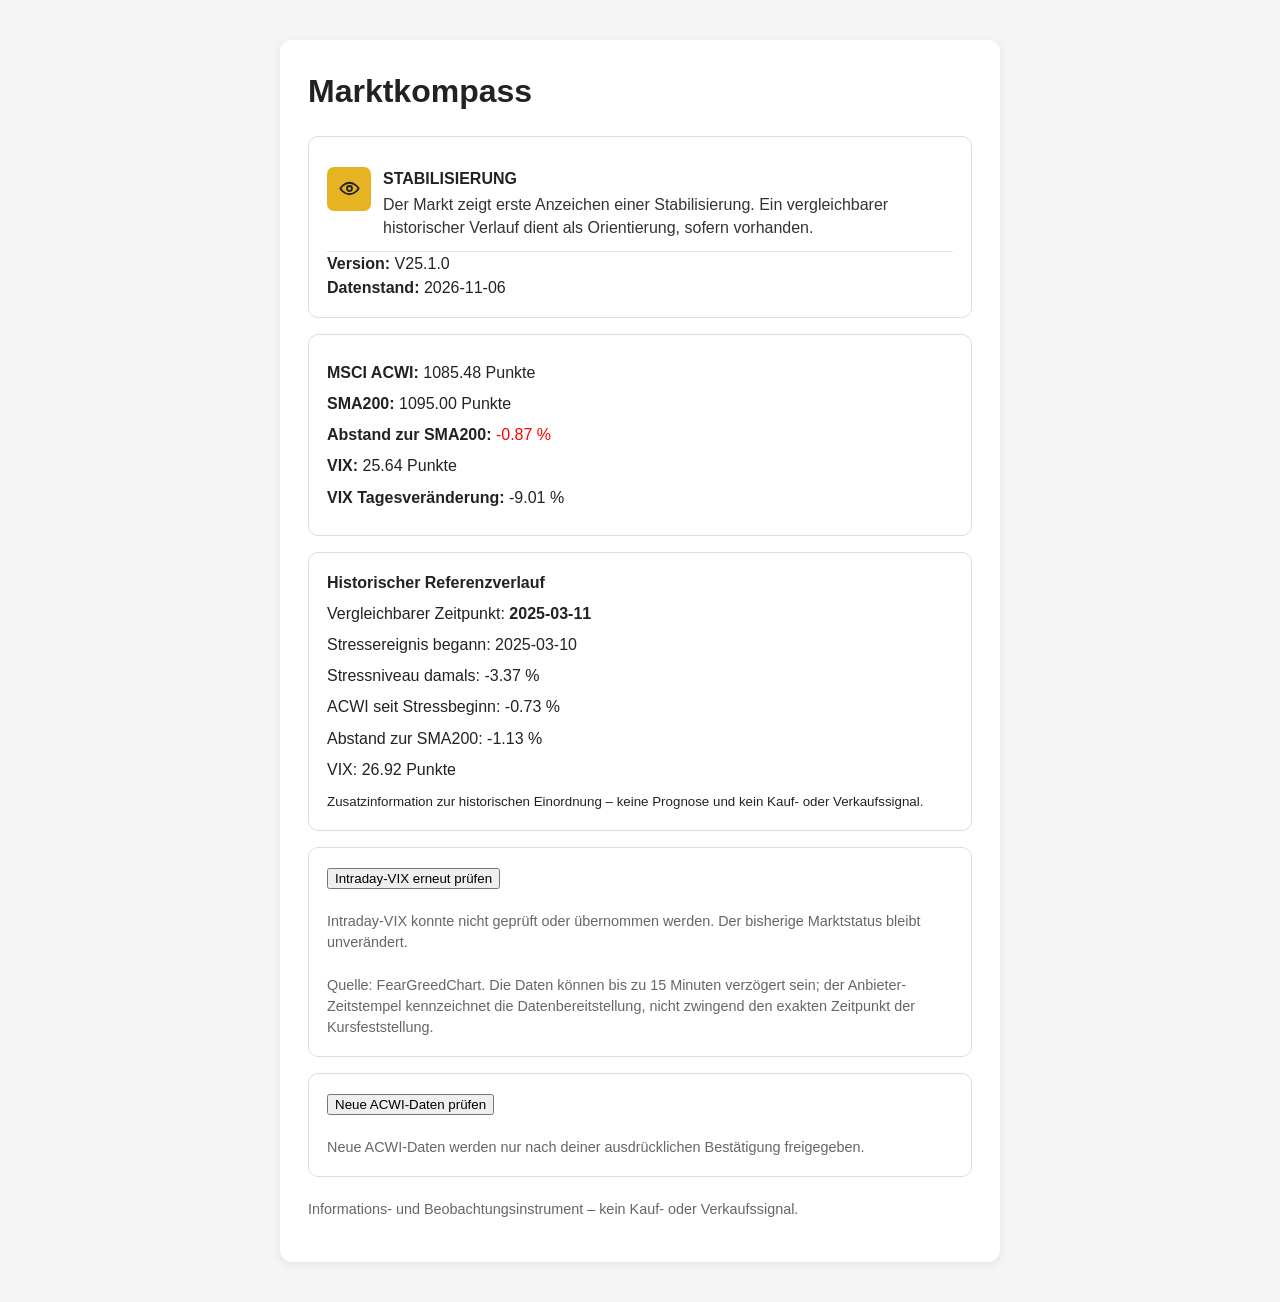
==== index.html @ e90f2596 "Intraday-Datenverzögerung und Zeitstempel transparent kennzeichnen" ====
<!doctype html>
<html lang="de">
<head>
    <meta charset="utf-8">
    <meta name="viewport" content="width=device-width, initial-scale=1">
    <title>Marktkompass V25.1.0</title>
    <link rel="stylesheet" href="style.css">
</head>
<body>
    <main class="container">
        <h1>Marktkompass</h1>
        <div id="app">Lade aktuellen Marktstatus …</div>

        <section class="card">
            <button id="intraday-vix-check-button" type="button">Intraday-VIX erneut prüfen</button>
            <div id="intraday-vix-status" class="note" aria-live="polite">
                Der Marktkompass prüft beim Laden automatisch auf einen neuen Intraday-VIX-Wert.
            </div>
            <div class="note">
                Quelle: FearGreedChart. Die Daten können bis zu 15 Minuten verzögert sein;
                der Anbieter-Zeitstempel kennzeichnet die Datenbereitstellung, nicht zwingend
                den exakten Zeitpunkt der Kursfeststellung.
            </div>
        </section>

        <section class="card">
            <button id="acwi-update-button" type="button">Neue ACWI-Daten prüfen</button>
            <div id="acwi-update-status" class="note" aria-live="polite">
                Neue ACWI-Daten werden nur nach deiner ausdrücklichen Bestätigung freigegeben.
            </div>
        </section>

        <p class="note">Informations- und Beobachtungsinstrument – kein Kauf- oder Verkaufssignal.</p>
    </main>

    <script src="app.js"></script>
    <script type="module" src="acwi-update.js"></script>
    <script type="module" src="intraday-vix.js"></script>
</body>
</html>
---- style.css ----
body{font-family:Arial,sans-serif;background:#f5f5f5;margin:0;color:#222}
.container{max-width:720px;margin:40px auto;padding:28px;background:#fff;border-radius:12px;box-shadow:0 2px 10px rgba(0,0,0,.08)}
h1{margin-top:0}
.card{padding:18px;border:1px solid #ddd;border-radius:10px;margin:16px 0}
.traffic{font-size:1.15rem;font-weight:700;margin:12px 0}
.dot{display:inline-block;width:18px;height:18px;border-radius:50%;vertical-align:-3px;margin-right:8px}
.green{background:#2e8b57}.yellow{background:#e0b400}.red{background:#c62828}.gray{background:#888}
.row{margin:8px 0}.label{font-weight:700}
.note{font-size:.9rem;color:#666;margin-top:22px}
.error{color:#b00020}

*{box-sizing:border-box}
body{line-height:1.45}
.phase-banner{display:flex;align-items:flex-start;gap:12px;padding:12px 0;border-bottom:1px solid #e6e6e6}
.phase-icon{width:44px;height:44px;min-width:44px;border-radius:7px;display:flex;align-items:center;justify-content:center;color:#fff}
.phase-icon svg{width:23px;height:23px;stroke:currentColor;fill:none;stroke-width:2;stroke-linecap:round;stroke-linejoin:round}
.phase-green{background:#279653}.phase-yellow{background:#e6b422;color:#242424}.phase-blue{background:#2878b5}.phase-red{background:#c83b3b}.phase-gray{background:#888}
.phase-title{font-weight:700;margin:0 0 3px}.phase-description{margin:0;color:#333}.phase-label{font-size:.83rem;font-weight:700;letter-spacing:.03em;color:#666;margin-bottom:3px}
@media(max-width:600px){.container{margin:0;padding:16px;border-radius:0}.phase-banner{gap:10px}.phase-icon{width:40px;height:40px;min-width:40px}}
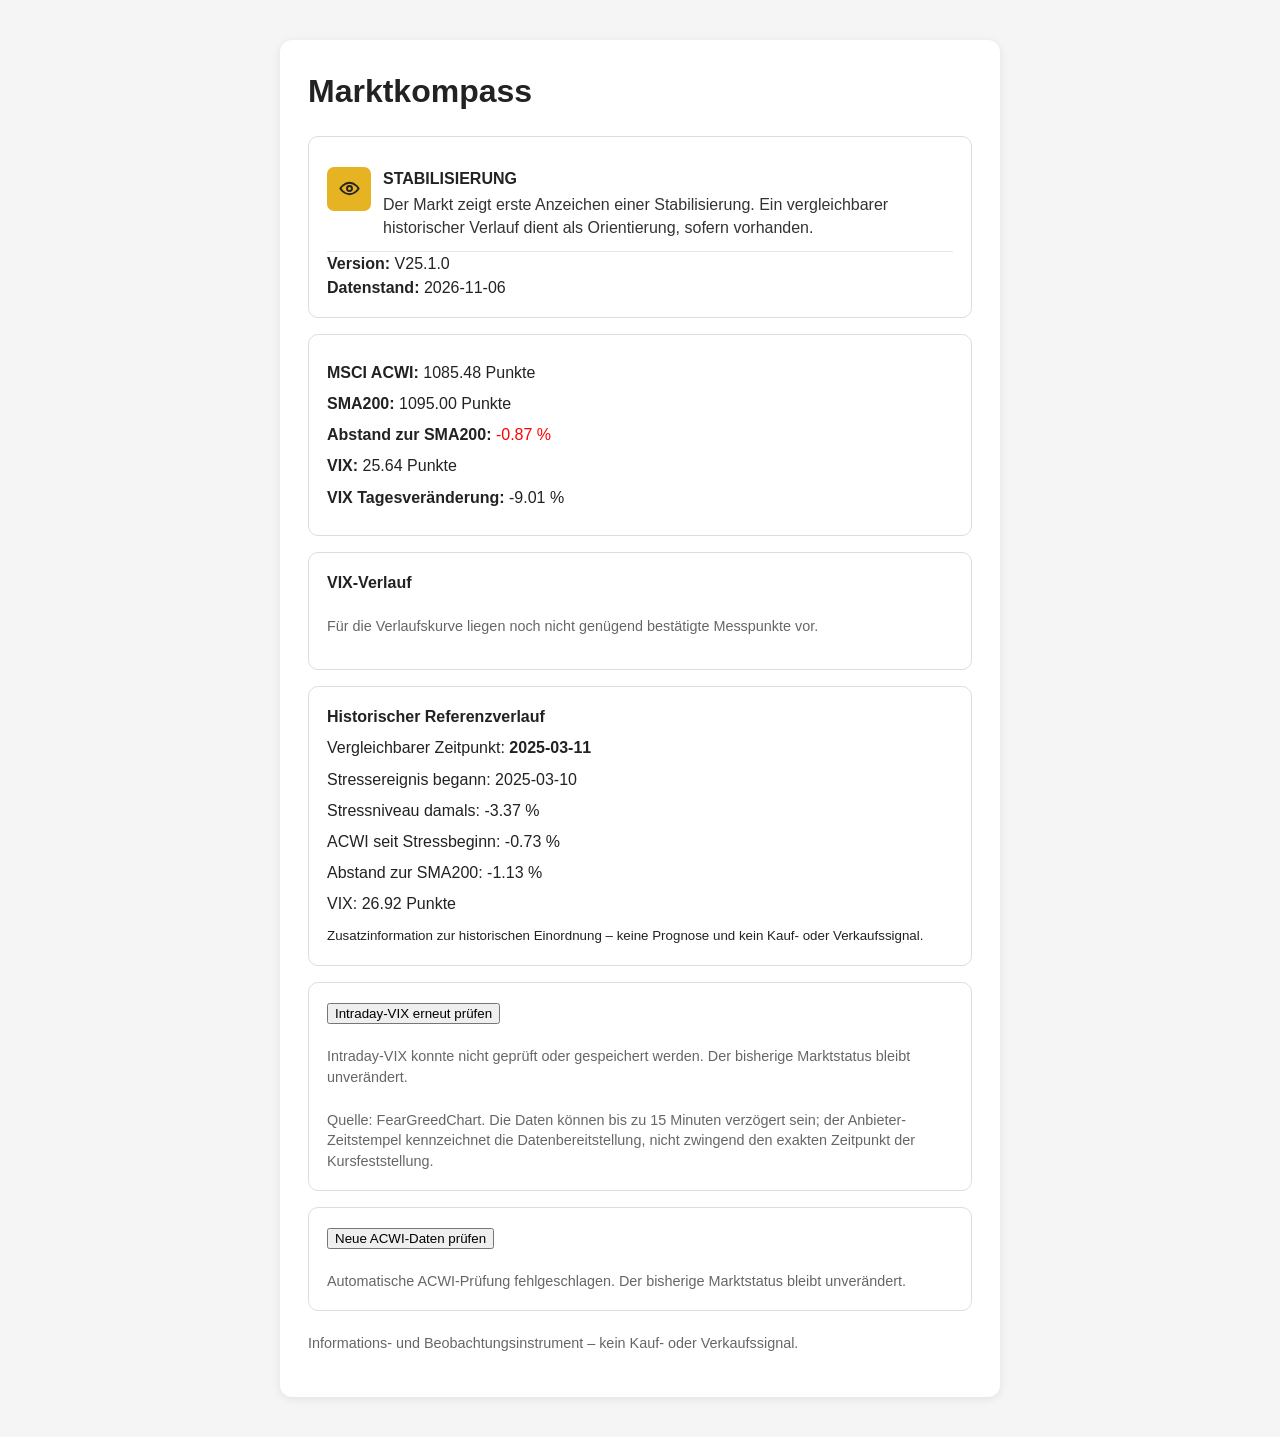
==== commit 4c96a00e: "Hinweis zur automatischen ACWI-Datenübernahme aktualisieren" ====
--- a/index.html
+++ b/index.html
@@ -26,7 +26,7 @@
         <section class="card">
             <button id="acwi-update-button" type="button">Neue ACWI-Daten prüfen</button>
             <div id="acwi-update-status" class="note" aria-live="polite">
-                Neue ACWI-Daten werden nur nach deiner ausdrücklichen Bestätigung freigegeben.
+                Neue ACWI-Daten werden beim Laden automatisch geprüft und nach technischer Validierung übernommen.
             </div>
         </section>
 
--- a/style.css
+++ b/style.css
@@ -17,3 +17,9 @@
 .phase-green{background:#279653}.phase-yellow{background:#e6b422;color:#242424}.phase-blue{background:#2878b5}.phase-red{background:#c83b3b}.phase-gray{background:#888}
 .phase-title{font-weight:700;margin:0 0 3px}.phase-description{margin:0;color:#333}.phase-label{font-size:.83rem;font-weight:700;letter-spacing:.03em;color:#666;margin-bottom:3px}
 @media(max-width:600px){.container{margin:0;padding:16px;border-radius:0}.phase-banner{gap:10px}.phase-icon{width:40px;height:40px;min-width:40px}}
+
+.vix-chart{display:block;width:100%;height:auto;margin-top:12px;overflow:visible}
+.chart-legend{display:flex;flex-wrap:wrap;gap:14px;margin:10px 0 6px;font-size:.82rem;color:#555}
+.chart-legend span{display:inline-flex;align-items:center;gap:6px}
+.chart-legend i{display:inline-block;width:17px;height:3px;background:#555;border-radius:2px}
+.chart-legend .legend-intraday{width:9px;height:9px;border:2px solid #222;border-radius:50%;background:#888}
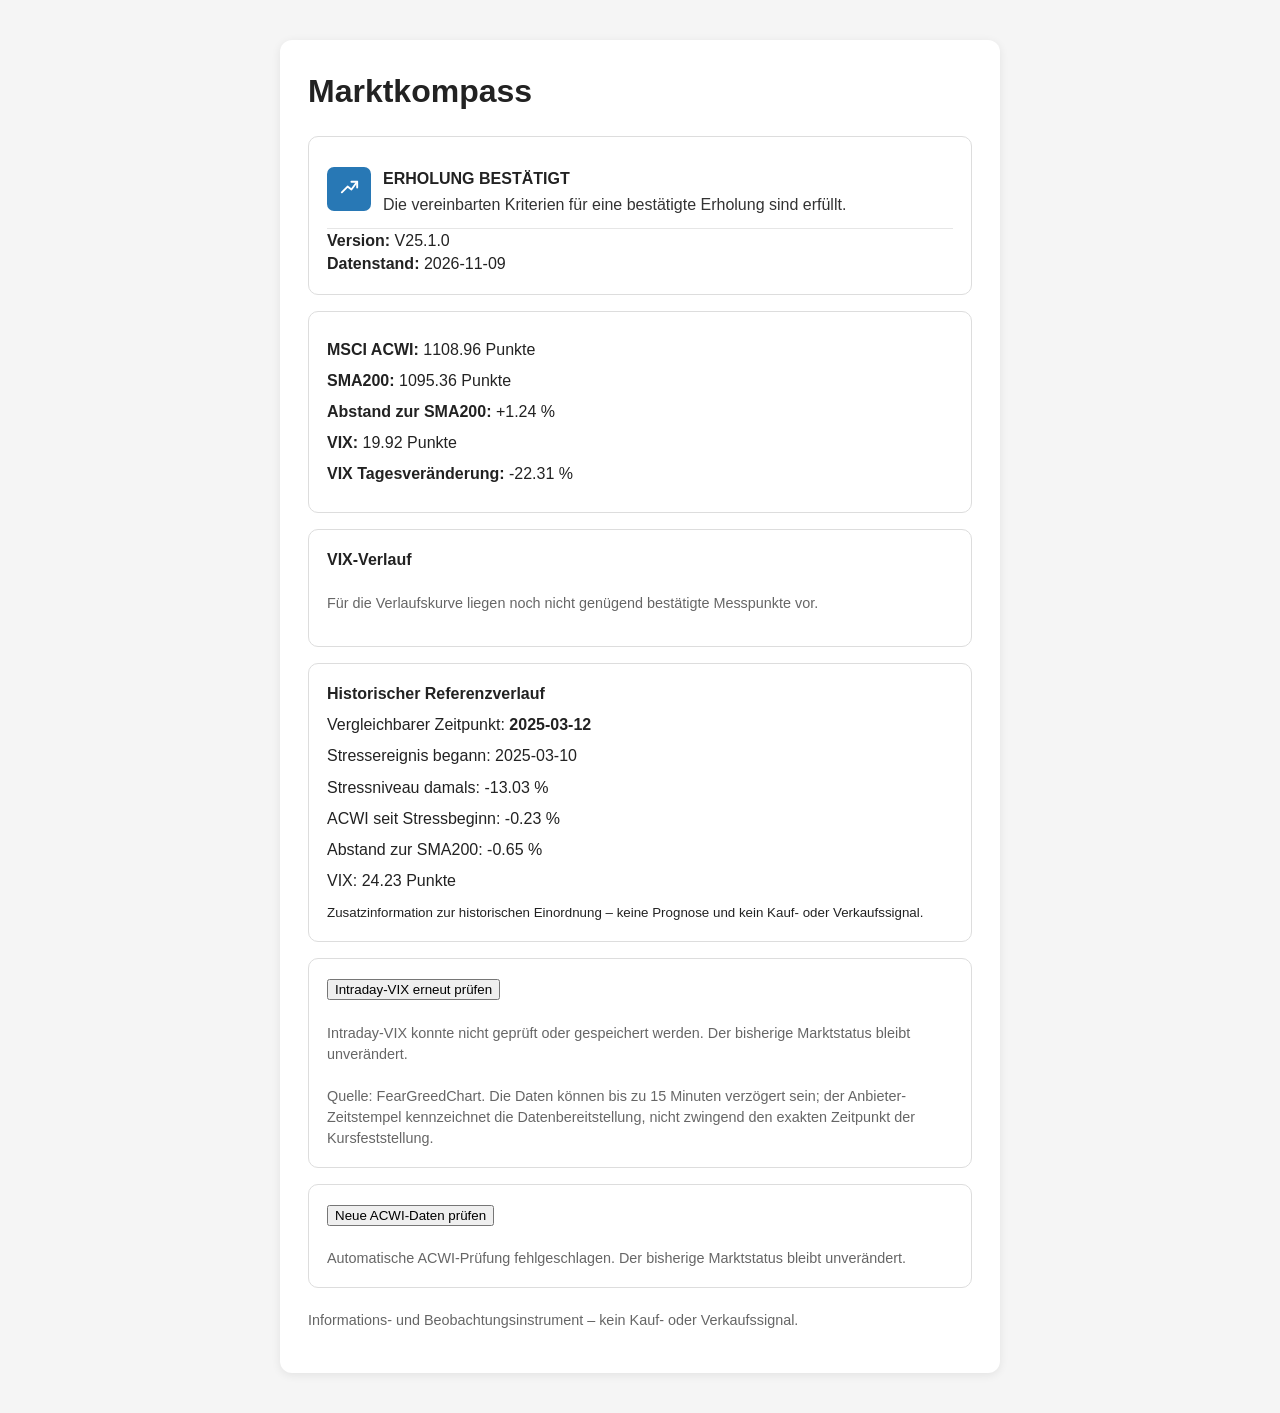
==== commit 5cca7532: "Öffentliche Startmeldung auf aktuelle Datenprüfung anpassen" ====
--- a/index.html
+++ b/index.html
@@ -14,7 +14,7 @@
         <section class="card">
             <button id="intraday-vix-check-button" type="button">Intraday-VIX erneut prüfen</button>
             <div id="intraday-vix-status" class="note" aria-live="polite">
-                Der Marktkompass prüft beim Laden automatisch auf einen neuen Intraday-VIX-Wert.
+                Beim Öffnen werden der jüngste veröffentlichte ACWI-Wert und der aktuellste verfügbare VIX-Wert geprüft und gemeinsam berechnet.
             </div>
             <div class="note">
                 Quelle: FearGreedChart. Die Daten können bis zu 15 Minuten verzögert sein;
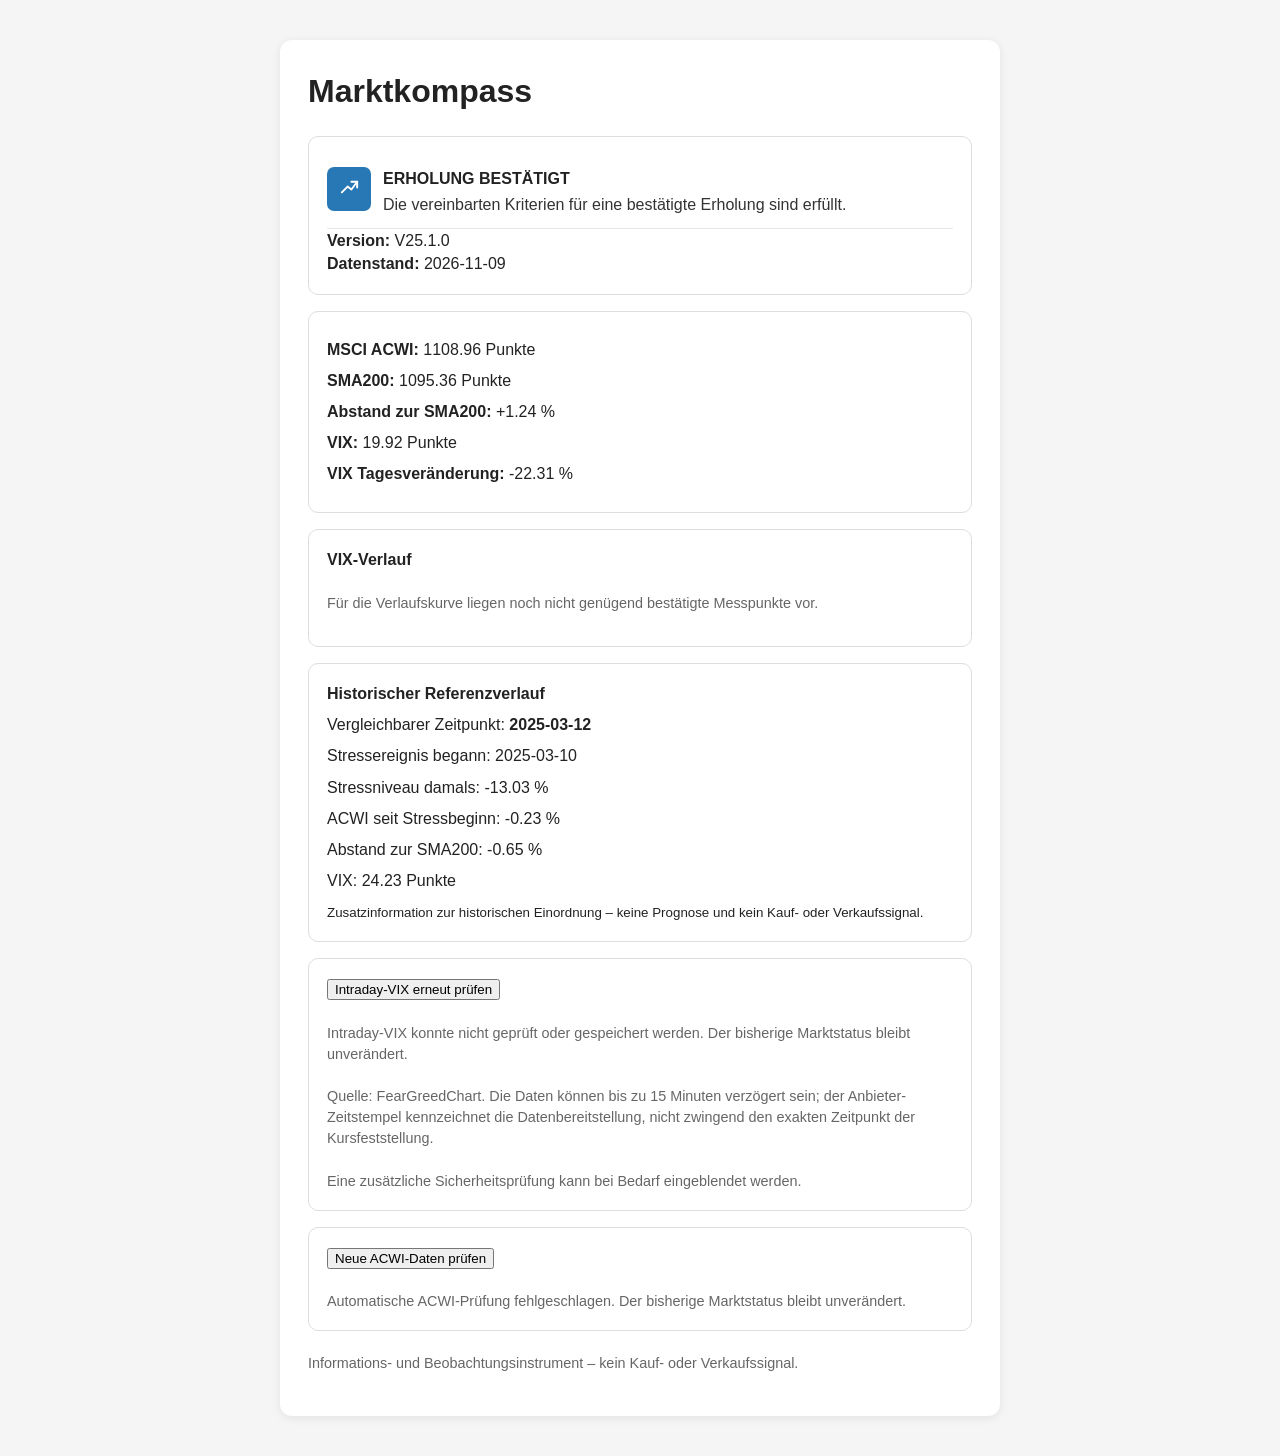
==== commit 9b98b403: "Platziere Turnstile-Prüfung bei Bedarf auf Hauptseite" ====
--- a/index.html
+++ b/index.html
@@ -5,11 +5,14 @@
     <meta name="viewport" content="width=device-width, initial-scale=1">
     <title>Marktkompass V25.1.0</title>
     <link rel="stylesheet" href="style.css">
+    <script src="https://challenges.cloudflare.com/turnstile/v0/api.js?render=explicit" async defer></script>
 </head>
 <body>
     <main class="container">
         <h1>Marktkompass</h1>
         <div id="app">Lade aktuellen Marktstatus …</div>
+
+        <div id="turnstile-widgets" aria-live="polite"></div>
 
         <section class="card">
             <button id="intraday-vix-check-button" type="button">Intraday-VIX erneut prüfen</button>
@@ -21,6 +24,7 @@
                 der Anbieter-Zeitstempel kennzeichnet die Datenbereitstellung, nicht zwingend
                 den exakten Zeitpunkt der Kursfeststellung.
             </div>
+            <div class="note">Eine zusätzliche Sicherheitsprüfung kann bei Bedarf eingeblendet werden.</div>
         </section>
 
         <section class="card">
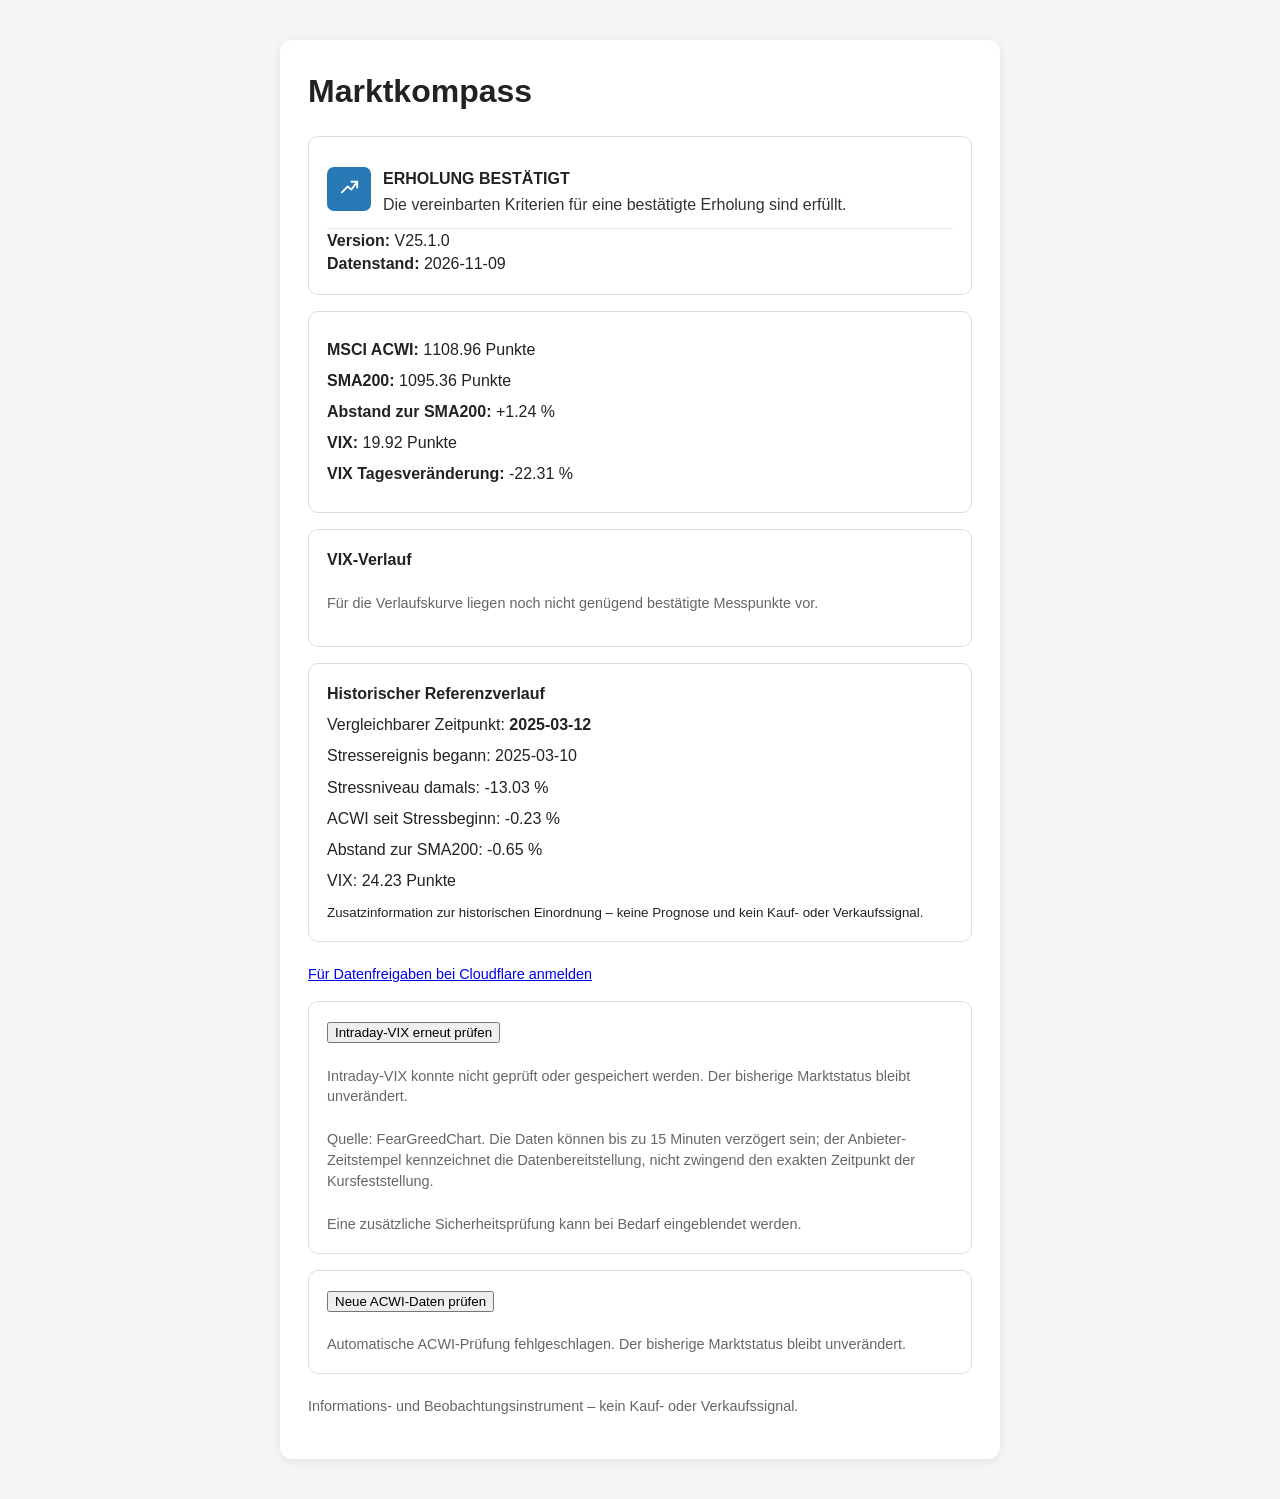
==== commit 89152708: "Füge vorbereiteten Cloudflare-Access-Anmeldelink hinzu" ====
--- a/index.html
+++ b/index.html
@@ -13,6 +13,7 @@
         <div id="app">Lade aktuellen Marktstatus …</div>
 
         <div id="turnstile-widgets" aria-live="polite"></div>
+        <p class="note"><a href="https://bitter-mountain-11f4.24crfnm2vk.workers.dev/access-check" target="_blank" rel="noopener">Für Datenfreigaben bei Cloudflare anmelden</a></p>
 
         <section class="card">
             <button id="intraday-vix-check-button" type="button">Intraday-VIX erneut prüfen</button>
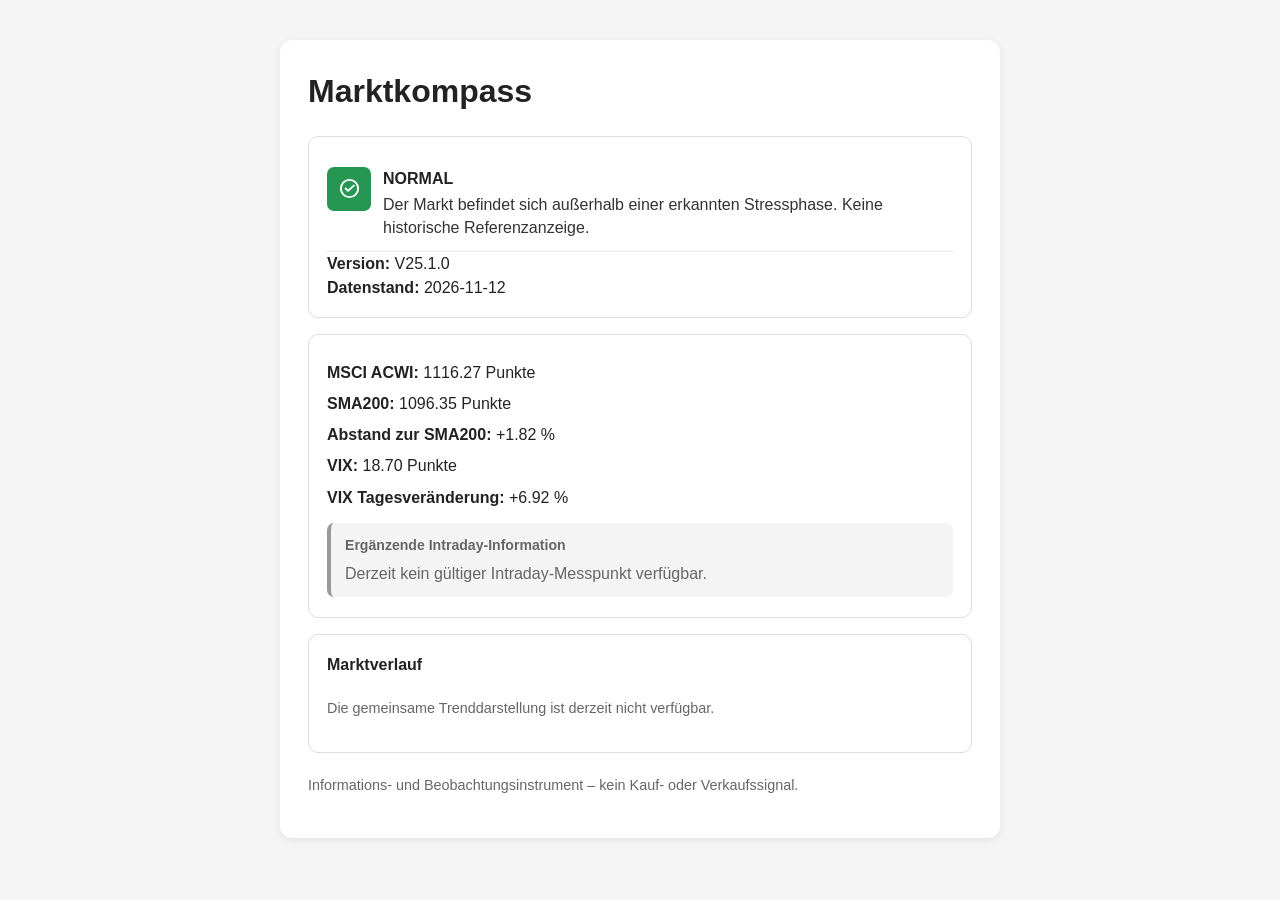
==== commit 0bb2cb9b: "Veraltete manuelle ACWI-Freigabeanzeige entfernen" ====
--- a/index.html
+++ b/index.html
@@ -5,41 +5,15 @@
     <meta name="viewport" content="width=device-width, initial-scale=1">
     <title>Marktkompass V25.1.0</title>
     <link rel="stylesheet" href="style.css">
-    <script src="https://challenges.cloudflare.com/turnstile/v0/api.js?render=explicit" async defer></script>
 </head>
 <body>
     <main class="container">
         <h1>Marktkompass</h1>
         <div id="app">Lade aktuellen Marktstatus …</div>
 
-        <div id="turnstile-widgets" aria-live="polite"></div>
-        <p class="note"><a href="https://bitter-mountain-11f4.24crfnm2vk.workers.dev/access-check" target="_blank" rel="noopener">Für Datenfreigaben bei Cloudflare anmelden</a></p>
-
-        <section class="card">
-            <button id="intraday-vix-check-button" type="button">Intraday-VIX erneut prüfen</button>
-            <div id="intraday-vix-status" class="note" aria-live="polite">
-                Beim Öffnen werden der jüngste veröffentlichte ACWI-Wert und der aktuellste verfügbare VIX-Wert geprüft und gemeinsam berechnet.
-            </div>
-            <div class="note">
-                Quelle: FearGreedChart. Die Daten können bis zu 15 Minuten verzögert sein;
-                der Anbieter-Zeitstempel kennzeichnet die Datenbereitstellung, nicht zwingend
-                den exakten Zeitpunkt der Kursfeststellung.
-            </div>
-            <div class="note">Eine zusätzliche Sicherheitsprüfung kann bei Bedarf eingeblendet werden.</div>
-        </section>
-
-        <section class="card">
-            <button id="acwi-update-button" type="button">Neue ACWI-Daten prüfen</button>
-            <div id="acwi-update-status" class="note" aria-live="polite">
-                Neue ACWI-Daten werden beim Laden automatisch geprüft und nach technischer Validierung übernommen.
-            </div>
-        </section>
-
         <p class="note">Informations- und Beobachtungsinstrument – kein Kauf- oder Verkaufssignal.</p>
     </main>
 
     <script src="app.js"></script>
-    <script type="module" src="acwi-update.js"></script>
-    <script type="module" src="intraday-vix.js"></script>
 </body>
 </html>
--- a/style.css
+++ b/style.css
@@ -18,8 +18,50 @@
 .phase-title{font-weight:700;margin:0 0 3px}.phase-description{margin:0;color:#333}.phase-label{font-size:.83rem;font-weight:700;letter-spacing:.03em;color:#666;margin-bottom:3px}
 @media(max-width:600px){.container{margin:0;padding:16px;border-radius:0}.phase-banner{gap:10px}.phase-icon{width:40px;height:40px;min-width:40px}}
 
-.vix-chart{display:block;width:100%;height:auto;margin-top:12px;overflow:visible}
-.chart-legend{display:flex;flex-wrap:wrap;gap:14px;margin:10px 0 6px;font-size:.82rem;color:#555}
-.chart-legend span{display:inline-flex;align-items:center;gap:6px}
-.chart-legend i{display:inline-block;width:17px;height:3px;background:#555;border-radius:2px}
-.chart-legend .legend-intraday{width:9px;height:9px;border:2px solid #222;border-radius:50%;background:#888}
+
+/* Ergänzende Intraday-Anzeige und responsive Verlaufsgrafik */
+.intraday-panel{
+  margin:14px 0 2px;
+  padding:12px 14px;
+  border-left:4px solid #7652a5;
+  border-radius:7px;
+  background:#f5f1fa;
+  color:#342747;
+}
+.intraday-heading{
+  margin-bottom:7px;
+  color:#7652a5;
+  font-size:.88rem;
+  font-weight:700;
+}
+.intraday-row{
+  display:flex;
+  align-items:baseline;
+  justify-content:space-between;
+  gap:12px;
+  margin:5px 0;
+}
+.intraday-row strong{
+  color:#7652a5;
+  text-align:right;
+  font-variant-numeric:tabular-nums;
+}
+.intraday-time{
+  margin-top:7px;
+  color:#62576f;
+  font-size:.78rem;
+}
+.intraday-unavailable{
+  color:#666;
+  background:#f4f4f4;
+  border-left-color:#999;
+}
+.intraday-unavailable .intraday-heading{color:#666}
+.market-trend-card{overflow:hidden}
+.market-chart{max-width:100%;height:auto;touch-action:pan-y}
+@media(max-width:600px){
+  .intraday-row{align-items:flex-start;flex-direction:column;gap:2px}
+  .intraday-row strong{text-align:left}
+  .intraday-panel{padding:11px}
+  .chart-legend{gap:9px;font-size:.76rem}
+}
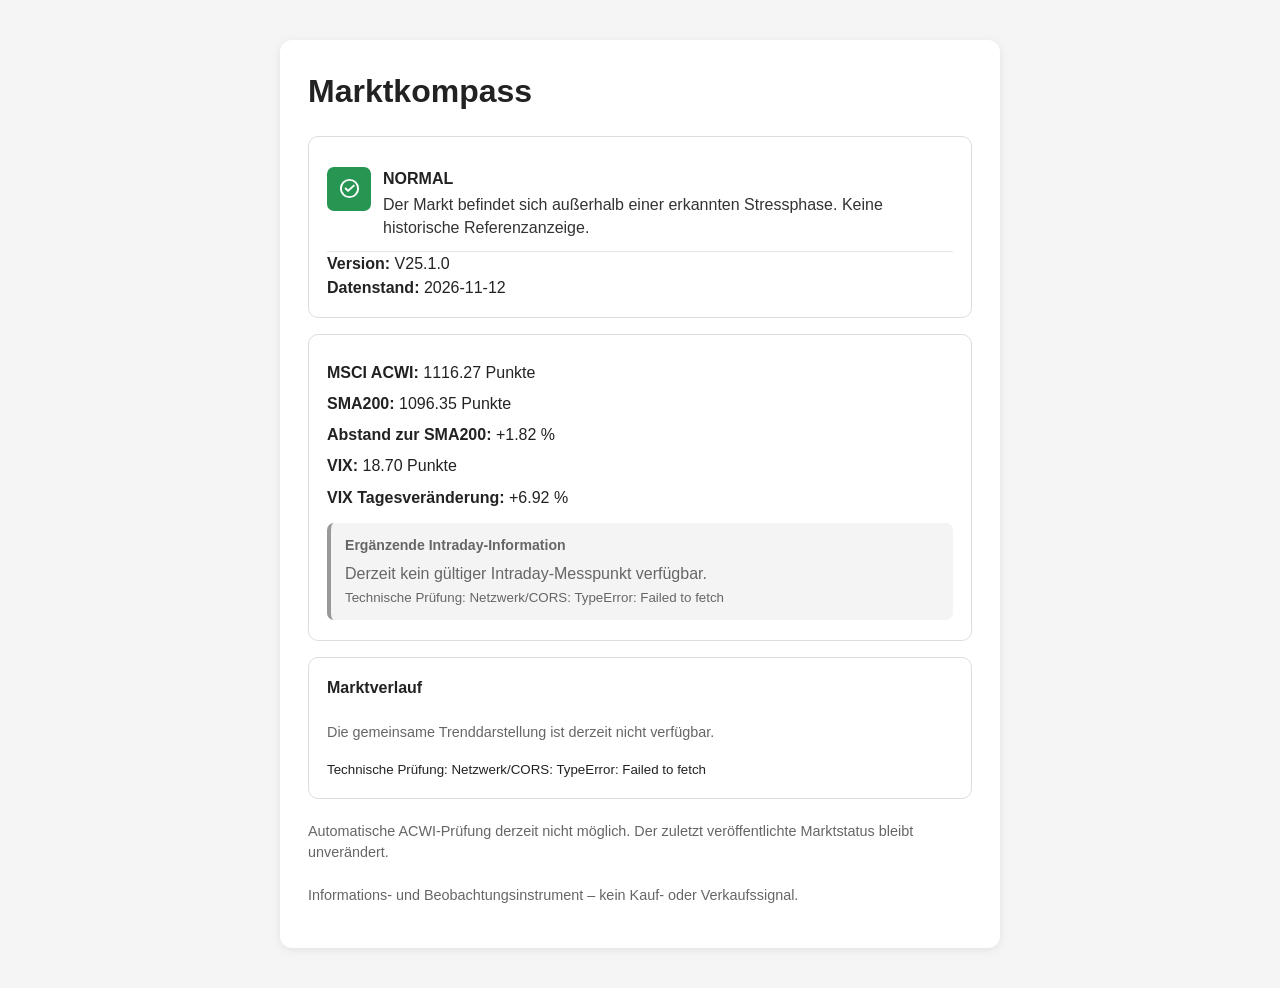
==== commit 20044045: "Automatischen ACWI-Prüfstatus in die Seite integrieren" ====
--- a/index.html
+++ b/index.html
@@ -10,10 +10,12 @@
     <main class="container">
         <h1>Marktkompass</h1>
         <div id="app">Lade aktuellen Marktstatus …</div>
+        <p id="acwi-update-status" class="note" aria-live="polite">ACWI-Daten werden automatisch geprüft …</p>
 
         <p class="note">Informations- und Beobachtungsinstrument – kein Kauf- oder Verkaufssignal.</p>
     </main>
 
     <script src="app.js"></script>
+    <script type="module" src="acwi-update.js"></script>
 </body>
 </html>
